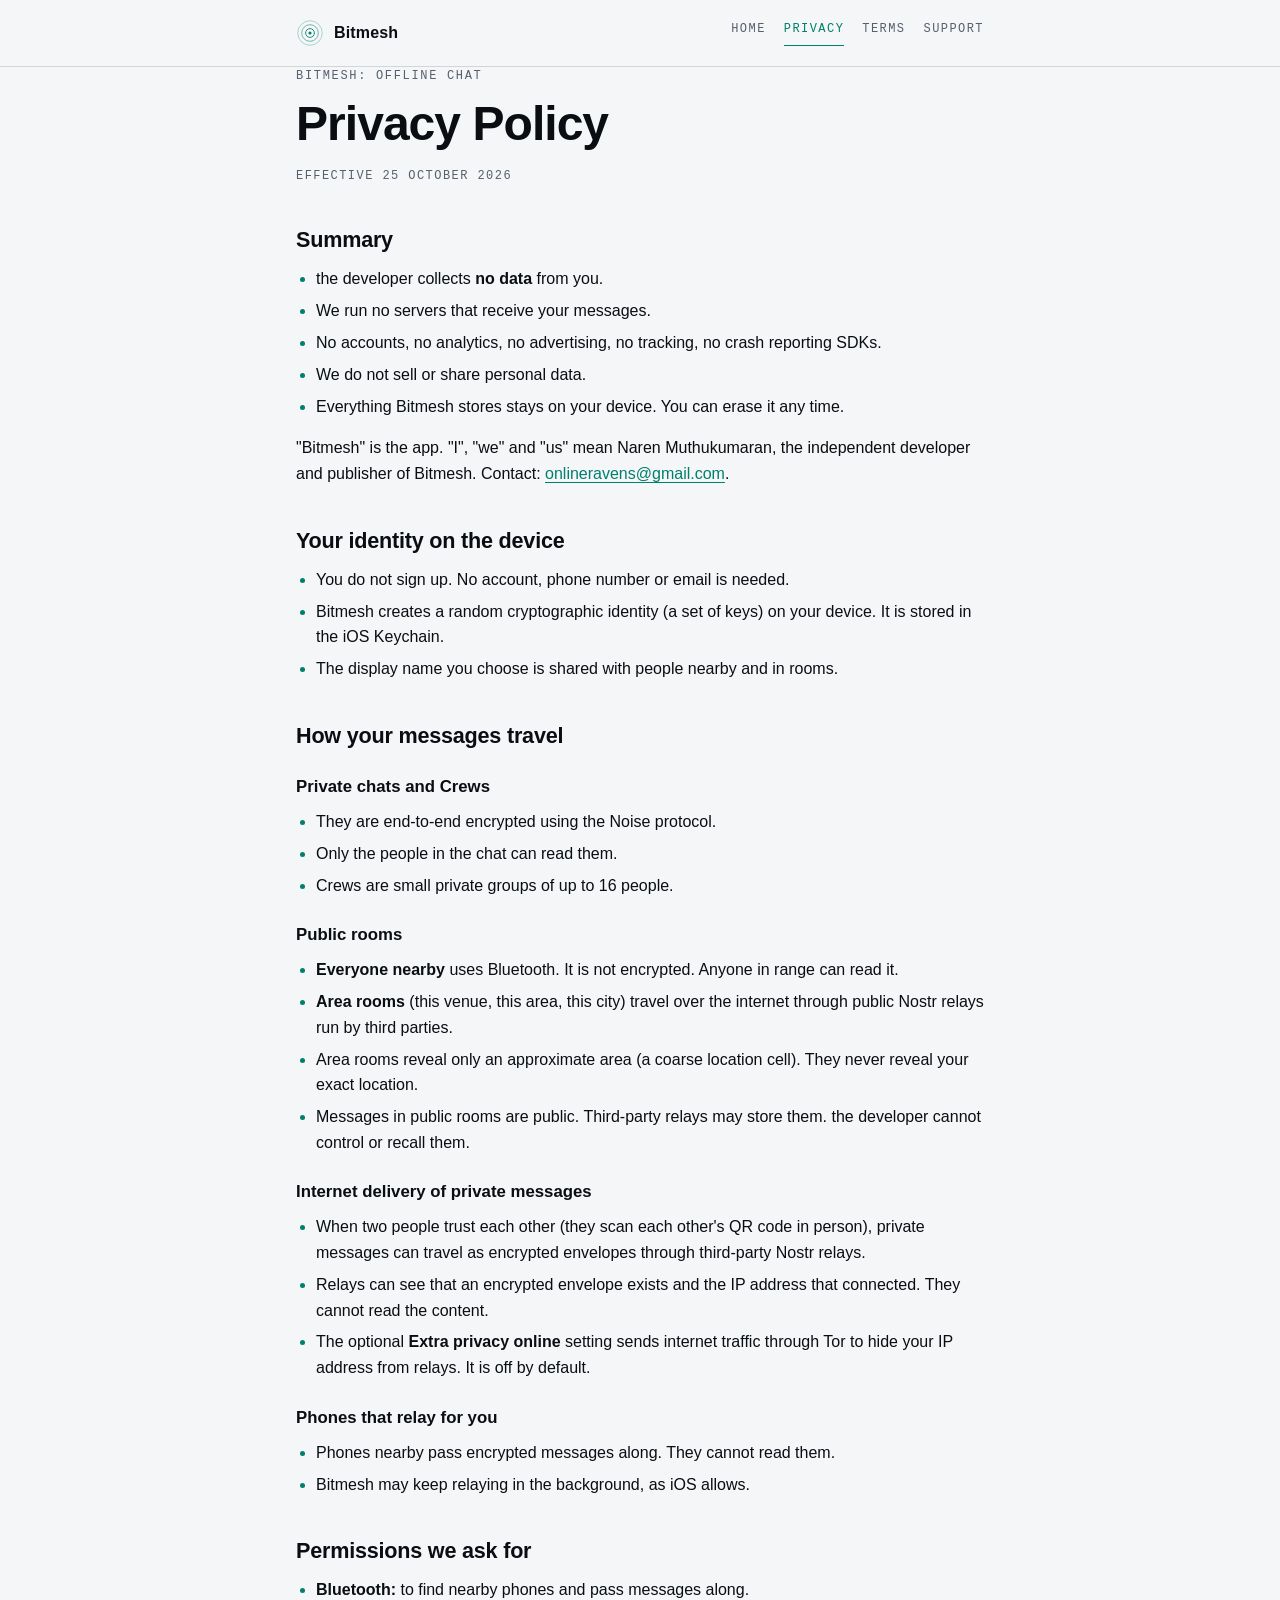
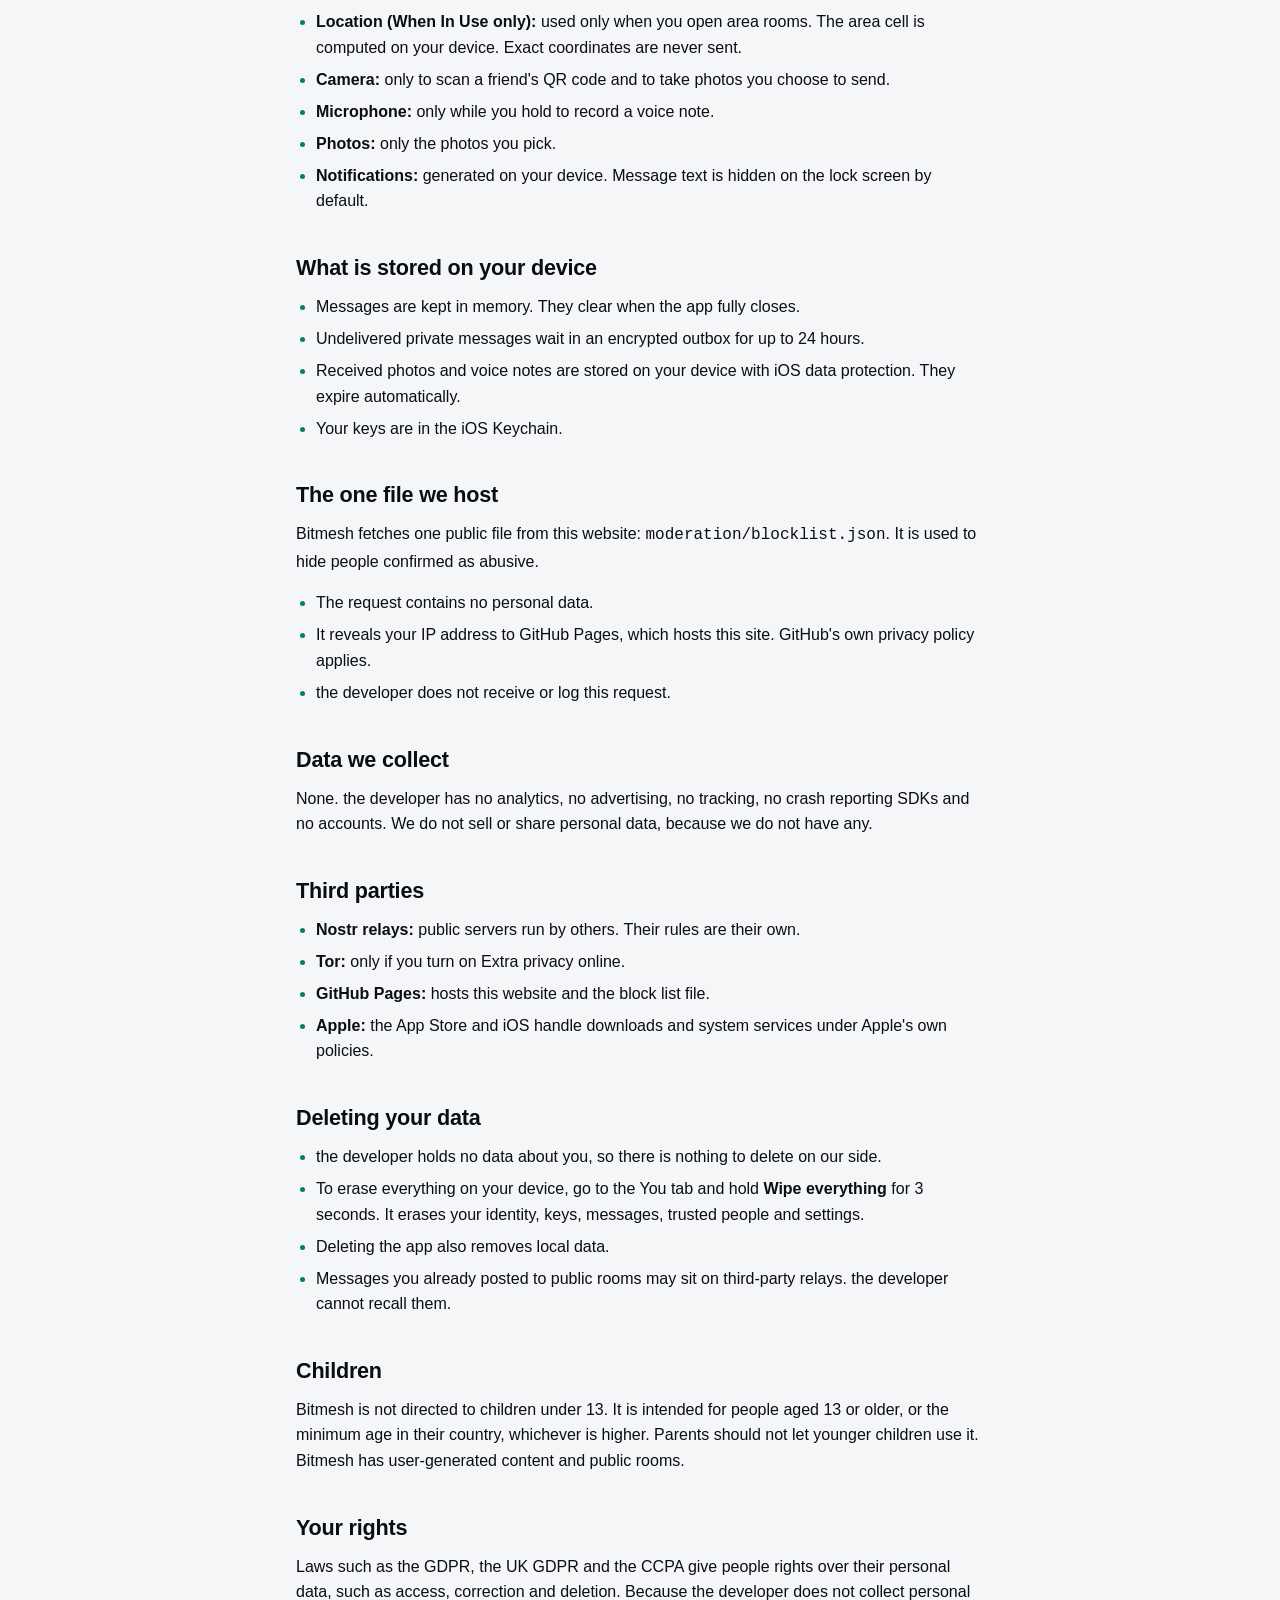
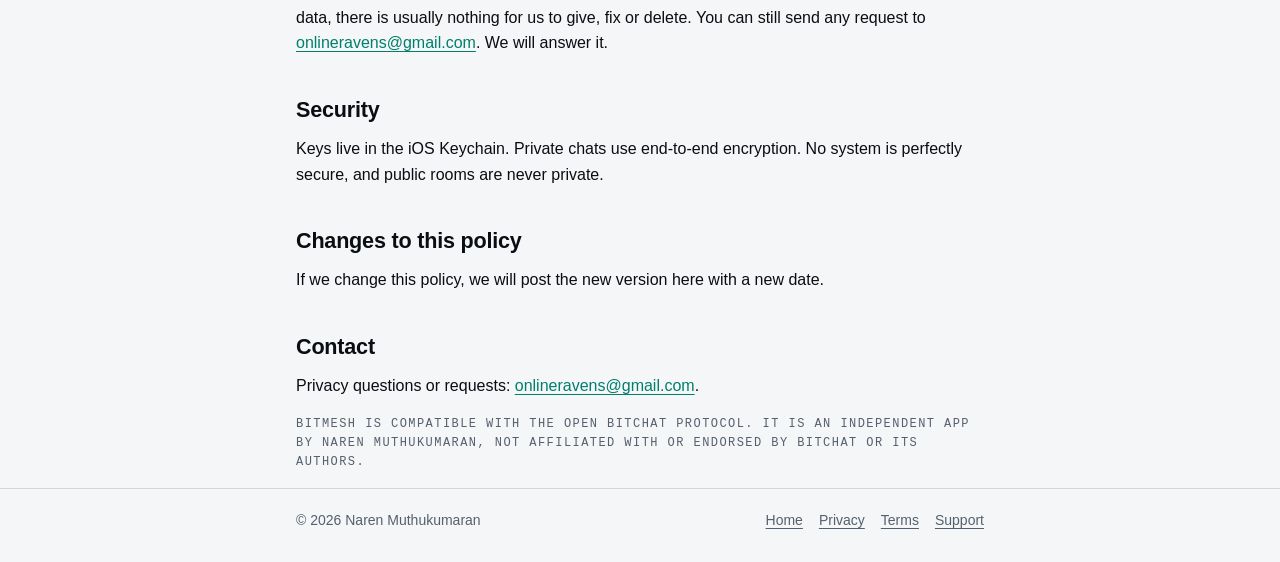
==== privacy.html @ 407603bf "Bitmesh website: home, privacy, terms, support, moderation list Co-Authored-By: Claude Opus 5.5 <nor" ====
<!DOCTYPE html>
<html lang="en">
<head>
<meta charset="utf-8">
<meta name="viewport" content="width=device-width, initial-scale=1">
<title>Privacy Policy | Bitmesh</title>
<meta name="description" content="Bitmesh Privacy Policy. the developer collects no data from Bitmesh users.">
<meta name="color-scheme" content="dark light">
<link rel="stylesheet" href="styles.css">
</head>
<body>
<a class="skip" href="#main">Skip to content</a>
<header class="site-header">
  <div class="wrap">
    <a class="brand" href="index.html">
      <svg viewBox="0 0 64 64" aria-hidden="true" focusable="false" style="color:var(--accent)">
        <circle cx="32" cy="32" r="28" fill="none" stroke="currentColor" stroke-width="2" opacity="0.35"/>
        <circle cx="32" cy="32" r="19" fill="none" stroke="currentColor" stroke-width="2" opacity="0.6"/>
        <circle cx="32" cy="32" r="10" fill="none" stroke="currentColor" stroke-width="2"/>
        <circle cx="32" cy="32" r="3.5" fill="currentColor"/>
      </svg>
      <span>Bitmesh</span>
    </a>
    <nav aria-label="Main">
      <ul>
        <li><a href="index.html">Home</a></li>
        <li><a href="privacy.html" aria-current="page">Privacy</a></li>
        <li><a href="terms.html">Terms</a></li>
        <li><a href="support.html">Support</a></li>
      </ul>
    </nav>
  </div>
</header>

<main id="main" class="wrap">
  <p class="label">Bitmesh: Offline Chat</p>
  <h1>Privacy Policy</h1>
  <p class="meta">Effective 25 October 2026</p>

  <h2>Summary</h2>
  <ul>
    <li>the developer collects <strong>no data</strong> from you.</li>
    <li>We run no servers that receive your messages.</li>
    <li>No accounts, no analytics, no advertising, no tracking, no crash reporting SDKs.</li>
    <li>We do not sell or share personal data.</li>
    <li>Everything Bitmesh stores stays on your device. You can erase it any time.</li>
  </ul>
  <p>"Bitmesh" is the app. "I", "we" and "us" mean Naren Muthukumaran, the independent developer and publisher of Bitmesh. Contact: <a href="mailto:onlineravens@gmail.com">onlineravens@gmail.com</a>.</p>

  <h2>Your identity on the device</h2>
  <ul>
    <li>You do not sign up. No account, phone number or email is needed.</li>
    <li>Bitmesh creates a random cryptographic identity (a set of keys) on your device. It is stored in the iOS Keychain.</li>
    <li>The display name you choose is shared with people nearby and in rooms.</li>
  </ul>

  <h2>How your messages travel</h2>
  <h3>Private chats and Crews</h3>
  <ul>
    <li>They are end-to-end encrypted using the Noise protocol.</li>
    <li>Only the people in the chat can read them.</li>
    <li>Crews are small private groups of up to 16 people.</li>
  </ul>
  <h3>Public rooms</h3>
  <ul>
    <li><strong>Everyone nearby</strong> uses Bluetooth. It is not encrypted. Anyone in range can read it.</li>
    <li><strong>Area rooms</strong> (this venue, this area, this city) travel over the internet through public Nostr relays run by third parties.</li>
    <li>Area rooms reveal only an approximate area (a coarse location cell). They never reveal your exact location.</li>
    <li>Messages in public rooms are public. Third-party relays may store them. the developer cannot control or recall them.</li>
  </ul>
  <h3>Internet delivery of private messages</h3>
  <ul>
    <li>When two people trust each other (they scan each other's QR code in person), private messages can travel as encrypted envelopes through third-party Nostr relays.</li>
    <li>Relays can see that an encrypted envelope exists and the IP address that connected. They cannot read the content.</li>
    <li>The optional <strong>Extra privacy online</strong> setting sends internet traffic through Tor to hide your IP address from relays. It is off by default.</li>
  </ul>
  <h3>Phones that relay for you</h3>
  <ul>
    <li>Phones nearby pass encrypted messages along. They cannot read them.</li>
    <li>Bitmesh may keep relaying in the background, as iOS allows.</li>
  </ul>

  <h2>Permissions we ask for</h2>
  <ul>
    <li><strong>Bluetooth:</strong> to find nearby phones and pass messages along.</li>
    <li><strong>Location (When In Use only):</strong> used only when you open area rooms. The area cell is computed on your device. Exact coordinates are never sent.</li>
    <li><strong>Camera:</strong> only to scan a friend's QR code and to take photos you choose to send.</li>
    <li><strong>Microphone:</strong> only while you hold to record a voice note.</li>
    <li><strong>Photos:</strong> only the photos you pick.</li>
    <li><strong>Notifications:</strong> generated on your device. Message text is hidden on the lock screen by default.</li>
  </ul>

  <h2>What is stored on your device</h2>
  <ul>
    <li>Messages are kept in memory. They clear when the app fully closes.</li>
    <li>Undelivered private messages wait in an encrypted outbox for up to 24 hours.</li>
    <li>Received photos and voice notes are stored on your device with iOS data protection. They expire automatically.</li>
    <li>Your keys are in the iOS Keychain.</li>
  </ul>

  <h2>The one file we host</h2>
  <p>Bitmesh fetches one public file from this website: <code>moderation/blocklist.json</code>. It is used to hide people confirmed as abusive.</p>
  <ul>
    <li>The request contains no personal data.</li>
    <li>It reveals your IP address to GitHub Pages, which hosts this site. GitHub's own privacy policy applies.</li>
    <li>the developer does not receive or log this request.</li>
  </ul>

  <h2>Data we collect</h2>
  <p>None. the developer has no analytics, no advertising, no tracking, no crash reporting SDKs and no accounts. We do not sell or share personal data, because we do not have any.</p>

  <h2>Third parties</h2>
  <ul>
    <li><strong>Nostr relays:</strong> public servers run by others. Their rules are their own.</li>
    <li><strong>Tor:</strong> only if you turn on Extra privacy online.</li>
    <li><strong>GitHub Pages:</strong> hosts this website and the block list file.</li>
    <li><strong>Apple:</strong> the App Store and iOS handle downloads and system services under Apple's own policies.</li>
  </ul>

  <h2>Deleting your data</h2>
  <ul>
    <li>the developer holds no data about you, so there is nothing to delete on our side.</li>
    <li>To erase everything on your device, go to the You tab and hold <strong>Wipe everything</strong> for 3 seconds. It erases your identity, keys, messages, trusted people and settings.</li>
    <li>Deleting the app also removes local data.</li>
    <li>Messages you already posted to public rooms may sit on third-party relays. the developer cannot recall them.</li>
  </ul>

  <h2>Children</h2>
  <p>Bitmesh is not directed to children under 13. It is intended for people aged 13 or older, or the minimum age in their country, whichever is higher. Parents should not let younger children use it. Bitmesh has user-generated content and public rooms.</p>

  <h2>Your rights</h2>
  <p>Laws such as the GDPR, the UK GDPR and the CCPA give people rights over their personal data, such as access, correction and deletion. Because the developer does not collect personal data, there is usually nothing for us to give, fix or delete. You can still send any request to <a href="mailto:onlineravens@gmail.com">onlineravens@gmail.com</a>. We will answer it.</p>

  <h2>Security</h2>
  <p>Keys live in the iOS Keychain. Private chats use end-to-end encryption. No system is perfectly secure, and public rooms are never private.</p>

  <h2>Changes to this policy</h2>
  <p>If we change this policy, we will post the new version here with a new date.</p>

  <h2>Contact</h2>
  <p>Privacy questions or requests: <a href="mailto:onlineravens@gmail.com">onlineravens@gmail.com</a>.</p>

  <p class="meta">Bitmesh is compatible with the open Bitchat protocol. It is an independent app by Naren Muthukumaran, not affiliated with or endorsed by Bitchat or its authors.</p>
</main>

<footer class="site-footer">
  <div class="wrap">
    <span>&copy; 2026 Naren Muthukumaran</span>
    <ul>
      <li><a href="index.html">Home</a></li>
      <li><a href="privacy.html">Privacy</a></li>
      <li><a href="terms.html">Terms</a></li>
      <li><a href="support.html">Support</a></li>
    </ul>
  </div>
</footer>
</body>
</html>
---- styles.css ----
:root {
  --bg: #F4F6F8;
  --text: #0A0D12;
  --muted: #55606E;
  --accent: #007F6B;
  --line: rgba(10, 13, 18, 0.14);
  --card: rgba(10, 13, 18, 0.04);
  --font: -apple-system, BlinkMacSystemFont, "SF Pro Text", Inter, "Segoe UI", sans-serif;
  --mono: ui-monospace, SFMono-Regular, "SF Mono", Menlo, Consolas, monospace;
}

@media (prefers-color-scheme: dark) {
  :root {
    --bg: #06080B;
    --text: #EEF2F6;
    --muted: #93A0AF;
    --accent: #3CF0D0;
    --line: rgba(238, 242, 246, 0.16);
    --card: rgba(238, 242, 246, 0.04);
  }
}

* { box-sizing: border-box; }

html { -webkit-text-size-adjust: 100%; }

body {
  margin: 0;
  background: var(--bg);
  color: var(--text);
  font-family: var(--font);
  font-size: 1rem;
  line-height: 1.6;
}

.wrap {
  max-width: 720px;
  margin: 0 auto;
  padding: 0 16px;
}

a { color: var(--accent); text-underline-offset: 3px; }
a:hover { text-decoration-thickness: 2px; }
a:focus-visible, summary:focus-visible {
  outline: 2px solid var(--accent);
  outline-offset: 3px;
  border-radius: 2px;
}

.skip {
  position: absolute;
  left: -999px;
  top: 8px;
  background: var(--bg);
  color: var(--text);
  padding: 8px 12px;
  border: 1px solid var(--accent);
}
.skip:focus { left: 16px; z-index: 10; }

/* Header and nav */
.site-header { border-bottom: 1px solid var(--line); }
.site-header .wrap {
  display: flex;
  flex-wrap: wrap;
  align-items: center;
  justify-content: space-between;
  gap: 8px 16px;
  padding-top: 14px;
  padding-bottom: 14px;
}
.brand {
  display: inline-flex;
  align-items: center;
  gap: 10px;
  color: var(--text);
  text-decoration: none;
  font-weight: 600;
  letter-spacing: 0.01em;
}
.brand svg { width: 28px; height: 28px; flex: none; }
nav ul {
  display: flex;
  flex-wrap: wrap;
  gap: 4px 18px;
  list-style: none;
  margin: 0;
  padding: 0;
}
nav a {
  font-family: var(--mono);
  font-size: 0.75rem;
  text-transform: uppercase;
  letter-spacing: 0.12em;
  color: var(--muted);
  text-decoration: none;
  padding: 6px 0;
  display: inline-block;
}
nav a:hover { color: var(--text); }
nav a[aria-current="page"] {
  color: var(--accent);
  box-shadow: 0 1px 0 var(--accent);
}

/* Type */
main { padding: 48px 0 64px; }
h1 {
  font-size: clamp(2rem, 8vw, 3rem);
  line-height: 1.1;
  letter-spacing: -0.02em;
  margin: 0 0 16px;
  font-weight: 650;
}
h2 {
  font-size: 1.35rem;
  line-height: 1.3;
  margin: 2.5rem 0 0.75rem;
  letter-spacing: -0.01em;
}
h3 { font-size: 1.05rem; margin: 1.5rem 0 0.5rem; }
p, ul, ol { margin: 0 0 1rem; }
ul, ol { padding-left: 1.25rem; }
li { margin-bottom: 0.4rem; }
li::marker { color: var(--accent); }
strong { font-weight: 650; }

.label {
  font-family: var(--mono);
  font-size: 0.75rem;
  text-transform: uppercase;
  letter-spacing: 0.14em;
  color: var(--muted);
  margin: 0 0 12px;
}
.lede { font-size: 1.15rem; color: var(--muted); max-width: 34em; }
.meta {
  font-family: var(--mono);
  font-size: 0.75rem;
  text-transform: uppercase;
  letter-spacing: 0.12em;
  color: var(--muted);
}

/* Hero */
.hero { padding: 16px 0 8px; }
.mark { width: 112px; height: 112px; margin-bottom: 24px; display: block; }
.mark .ring { fill: none; stroke: var(--accent); }
.mark .dot { fill: var(--accent); }
.mark .glow { fill: var(--accent); opacity: 0.18; }
.soon {
  display: inline-block;
  margin-top: 8px;
  padding: 8px 14px;
  border: 1px solid var(--accent);
  border-radius: 999px;
  font-family: var(--mono);
  font-size: 0.75rem;
  text-transform: uppercase;
  letter-spacing: 0.12em;
  color: var(--accent);
}

/* Cards */
.grid { display: grid; gap: 12px; margin: 32px 0; }
.card {
  border: 1px solid var(--line);
  background: var(--card);
  border-radius: 12px;
  padding: 18px;
}
.card h2, .card h3 { margin: 0 0 6px; font-size: 1.1rem; }
.card p { margin: 0; color: var(--muted); }
.card .label { color: var(--accent); margin-bottom: 8px; }

.note {
  border-left: 2px solid var(--accent);
  padding: 4px 0 4px 14px;
  color: var(--muted);
  margin: 1.25rem 0;
}

.note p { margin: 0; }

/* FAQ */
details {
  border-top: 1px solid var(--line);
  padding: 4px 0;
}
details:last-of-type { border-bottom: 1px solid var(--line); }
summary {
  cursor: pointer;
  font-weight: 600;
  padding: 12px 0;
  list-style-position: outside;
}
summary::marker { color: var(--accent); }
details > :not(summary) { color: var(--muted); }
details ul { margin-top: 0; }

/* Footer */
.site-footer {
  border-top: 1px solid var(--line);
  color: var(--muted);
  font-size: 0.875rem;
}
.site-footer .wrap {
  display: flex;
  flex-wrap: wrap;
  justify-content: space-between;
  gap: 8px 24px;
  padding-top: 20px;
  padding-bottom: 32px;
}
.site-footer ul {
  display: flex;
  flex-wrap: wrap;
  gap: 4px 16px;
  list-style: none;
  margin: 0;
  padding: 0;
}
.site-footer li { margin: 0; }
.site-footer a { color: var(--muted); }
.site-footer a:hover { color: var(--text); }

@media (min-width: 640px) {
  .grid { grid-template-columns: repeat(3, 1fr); }
  main { padding-top: 72px; }
}

@media (prefers-reduced-motion: no-preference) {
  .mark .glow { animation: pulse 4s ease-in-out infinite; transform-origin: center; }
  @keyframes pulse { 50% { opacity: 0.32; } }
}
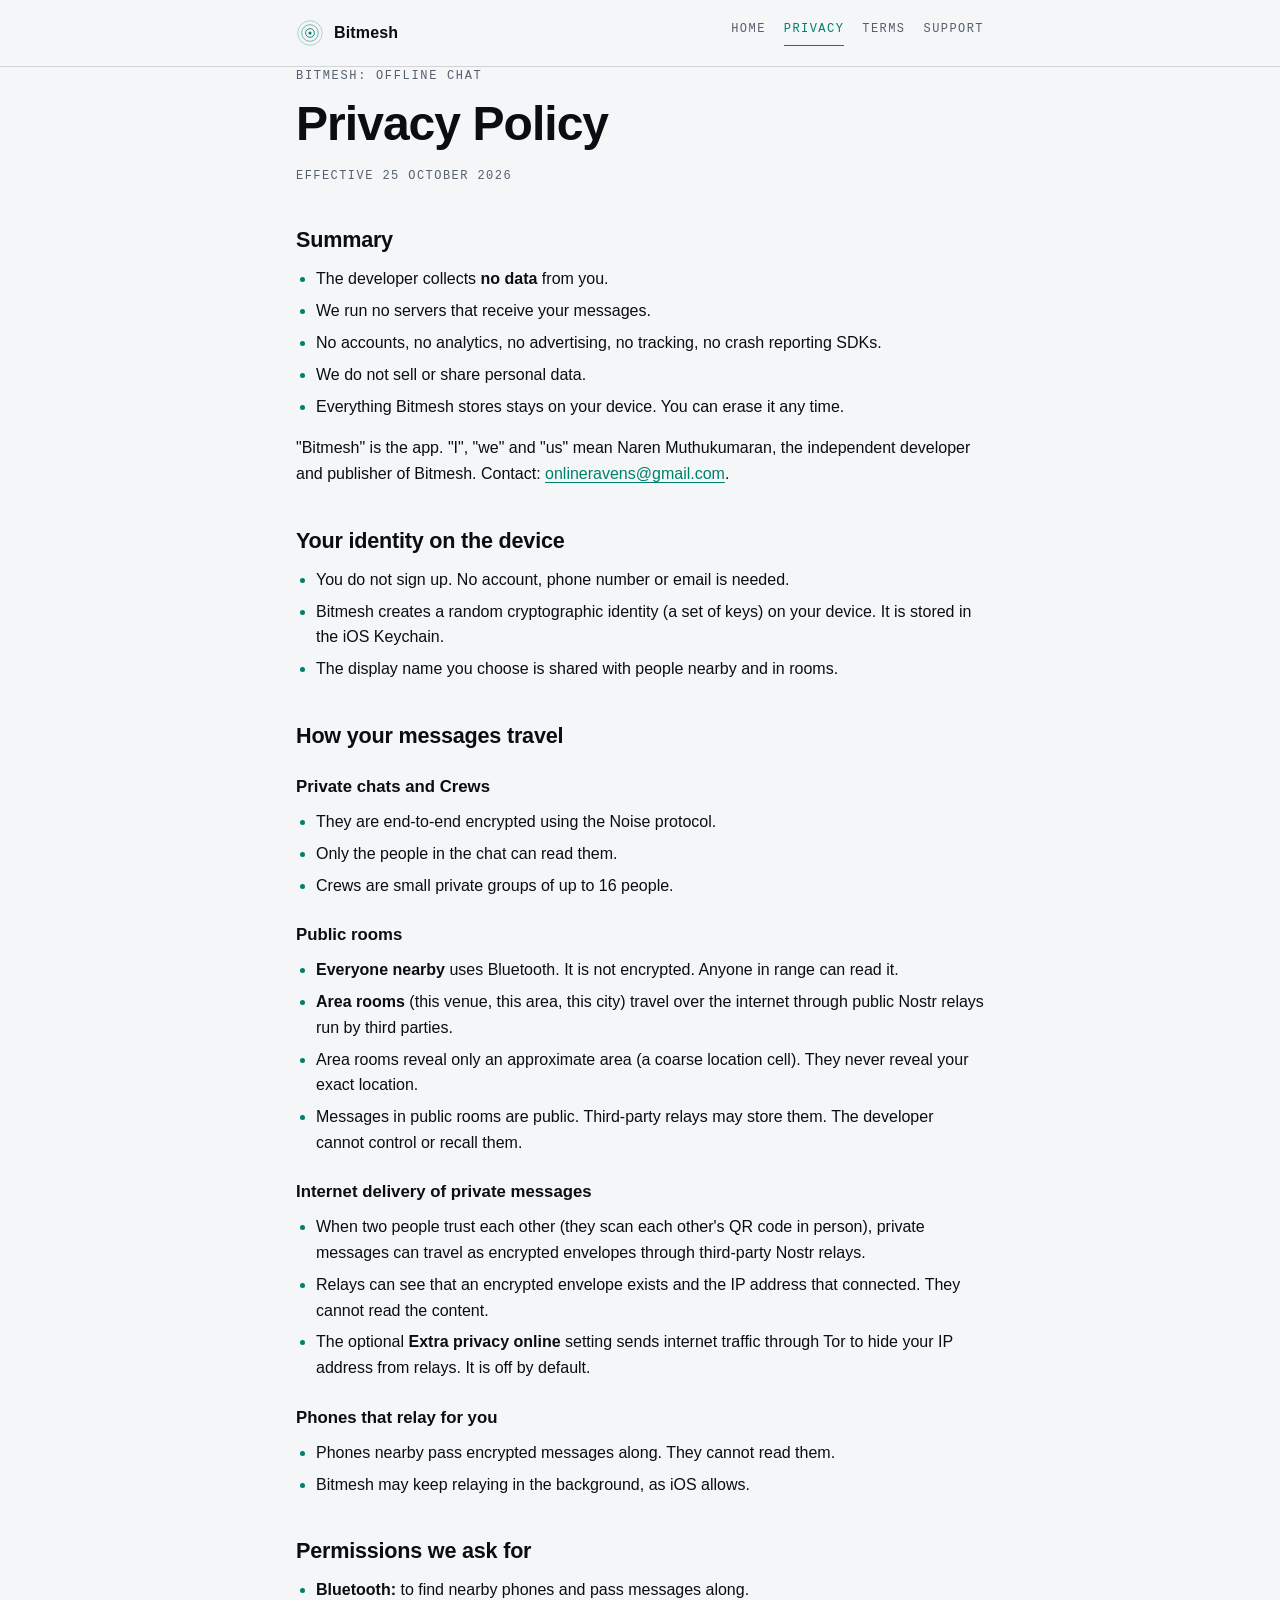
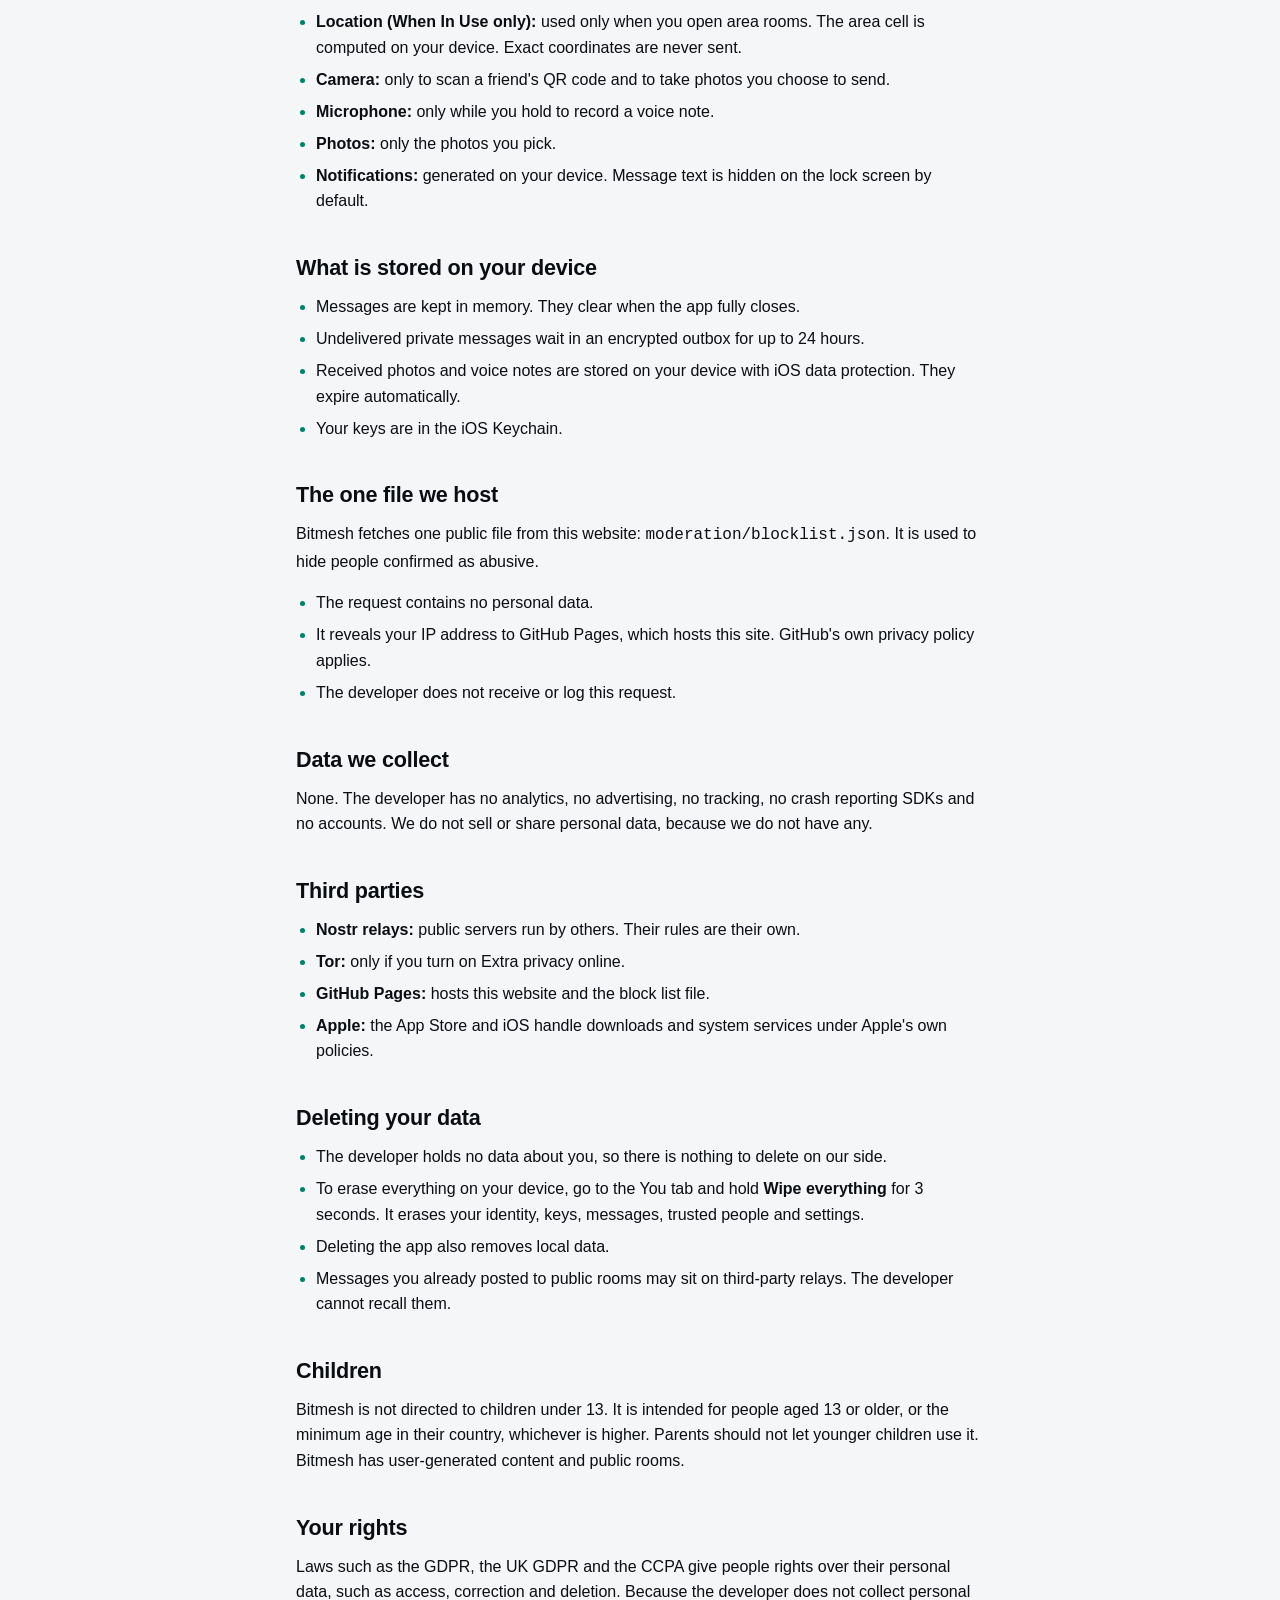
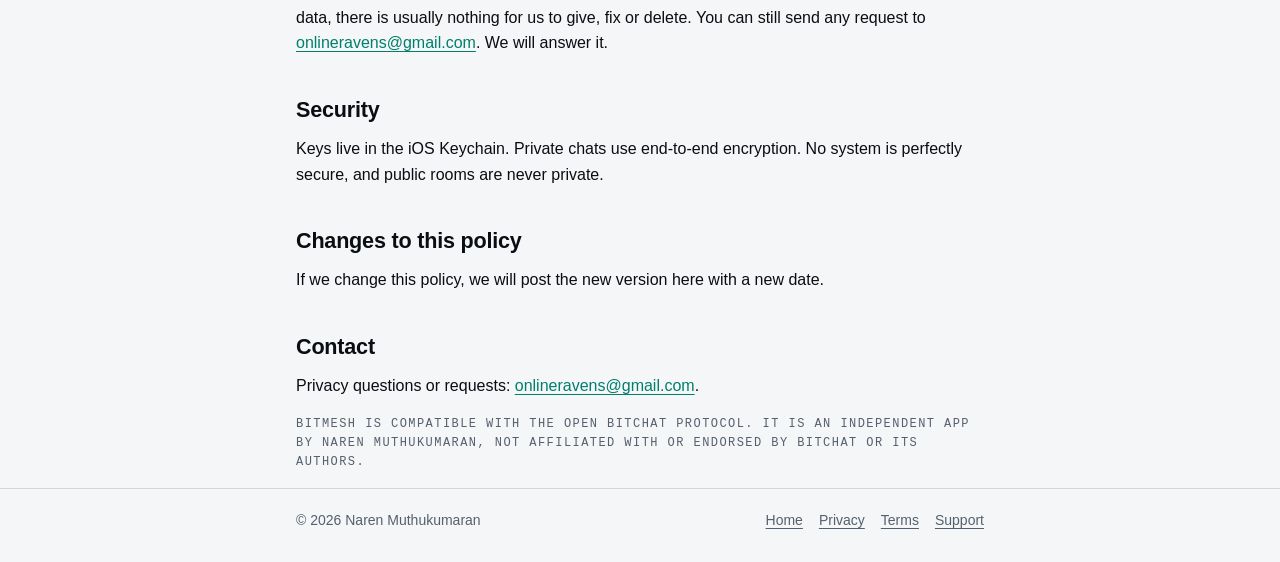
==== commit 64119b46: "Capitalise sentence starts Co-Authored-By: Claude Opus 5.5 <noreply@anthropic.com>" ====
--- a/privacy.html
+++ b/privacy.html
@@ -4,7 +4,7 @@
 <meta charset="utf-8">
 <meta name="viewport" content="width=device-width, initial-scale=1">
 <title>Privacy Policy | Bitmesh</title>
-<meta name="description" content="Bitmesh Privacy Policy. the developer collects no data from Bitmesh users.">
+<meta name="description" content="Bitmesh Privacy Policy. The developer collects no data from Bitmesh users.">
 <meta name="color-scheme" content="dark light">
 <link rel="stylesheet" href="styles.css">
 </head>
@@ -39,7 +39,7 @@
 
   <h2>Summary</h2>
   <ul>
-    <li>the developer collects <strong>no data</strong> from you.</li>
+    <li>The developer collects <strong>no data</strong> from you.</li>
     <li>We run no servers that receive your messages.</li>
     <li>No accounts, no analytics, no advertising, no tracking, no crash reporting SDKs.</li>
     <li>We do not sell or share personal data.</li>
@@ -66,7 +66,7 @@
     <li><strong>Everyone nearby</strong> uses Bluetooth. It is not encrypted. Anyone in range can read it.</li>
     <li><strong>Area rooms</strong> (this venue, this area, this city) travel over the internet through public Nostr relays run by third parties.</li>
     <li>Area rooms reveal only an approximate area (a coarse location cell). They never reveal your exact location.</li>
-    <li>Messages in public rooms are public. Third-party relays may store them. the developer cannot control or recall them.</li>
+    <li>Messages in public rooms are public. Third-party relays may store them. The developer cannot control or recall them.</li>
   </ul>
   <h3>Internet delivery of private messages</h3>
   <ul>
@@ -103,11 +103,11 @@
   <ul>
     <li>The request contains no personal data.</li>
     <li>It reveals your IP address to GitHub Pages, which hosts this site. GitHub's own privacy policy applies.</li>
-    <li>the developer does not receive or log this request.</li>
+    <li>The developer does not receive or log this request.</li>
   </ul>
 
   <h2>Data we collect</h2>
-  <p>None. the developer has no analytics, no advertising, no tracking, no crash reporting SDKs and no accounts. We do not sell or share personal data, because we do not have any.</p>
+  <p>None. The developer has no analytics, no advertising, no tracking, no crash reporting SDKs and no accounts. We do not sell or share personal data, because we do not have any.</p>
 
   <h2>Third parties</h2>
   <ul>
@@ -119,10 +119,10 @@
 
   <h2>Deleting your data</h2>
   <ul>
-    <li>the developer holds no data about you, so there is nothing to delete on our side.</li>
+    <li>The developer holds no data about you, so there is nothing to delete on our side.</li>
     <li>To erase everything on your device, go to the You tab and hold <strong>Wipe everything</strong> for 3 seconds. It erases your identity, keys, messages, trusted people and settings.</li>
     <li>Deleting the app also removes local data.</li>
-    <li>Messages you already posted to public rooms may sit on third-party relays. the developer cannot recall them.</li>
+    <li>Messages you already posted to public rooms may sit on third-party relays. The developer cannot recall them.</li>
   </ul>
 
   <h2>Children</h2>
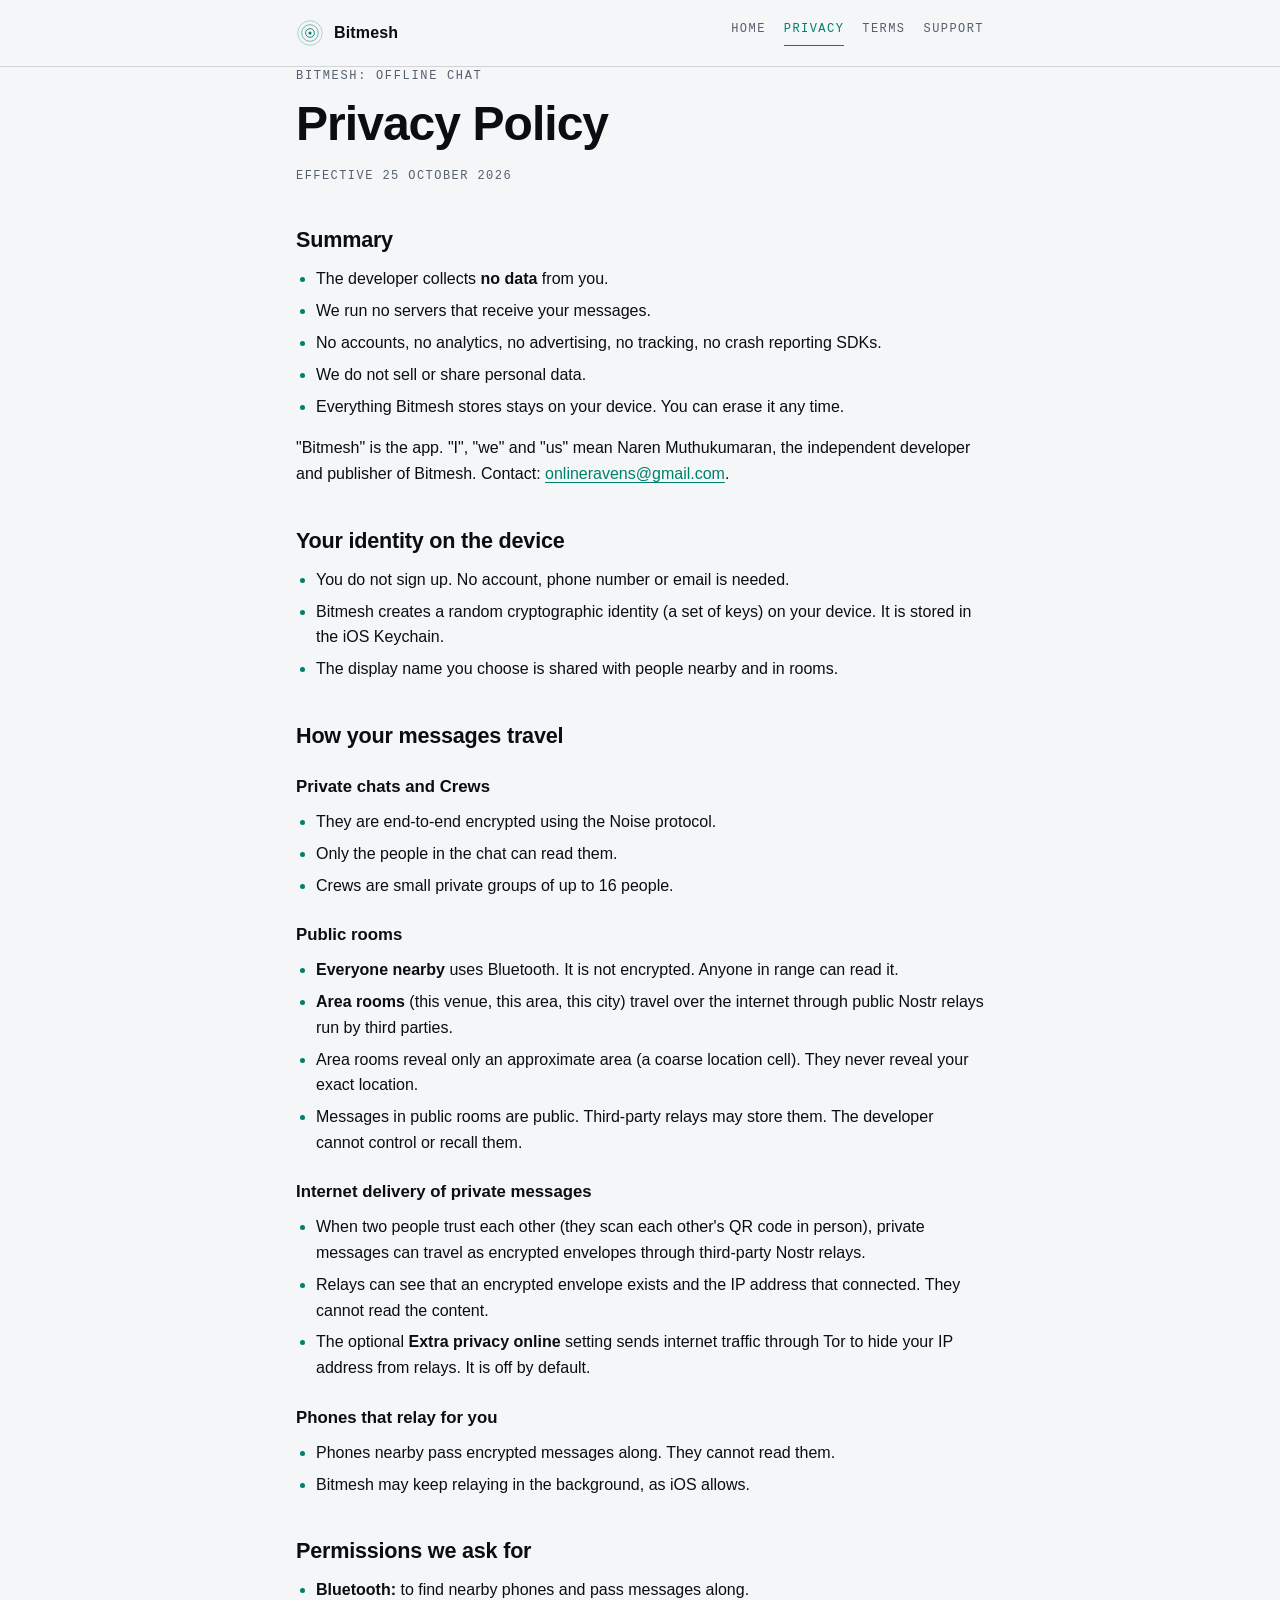
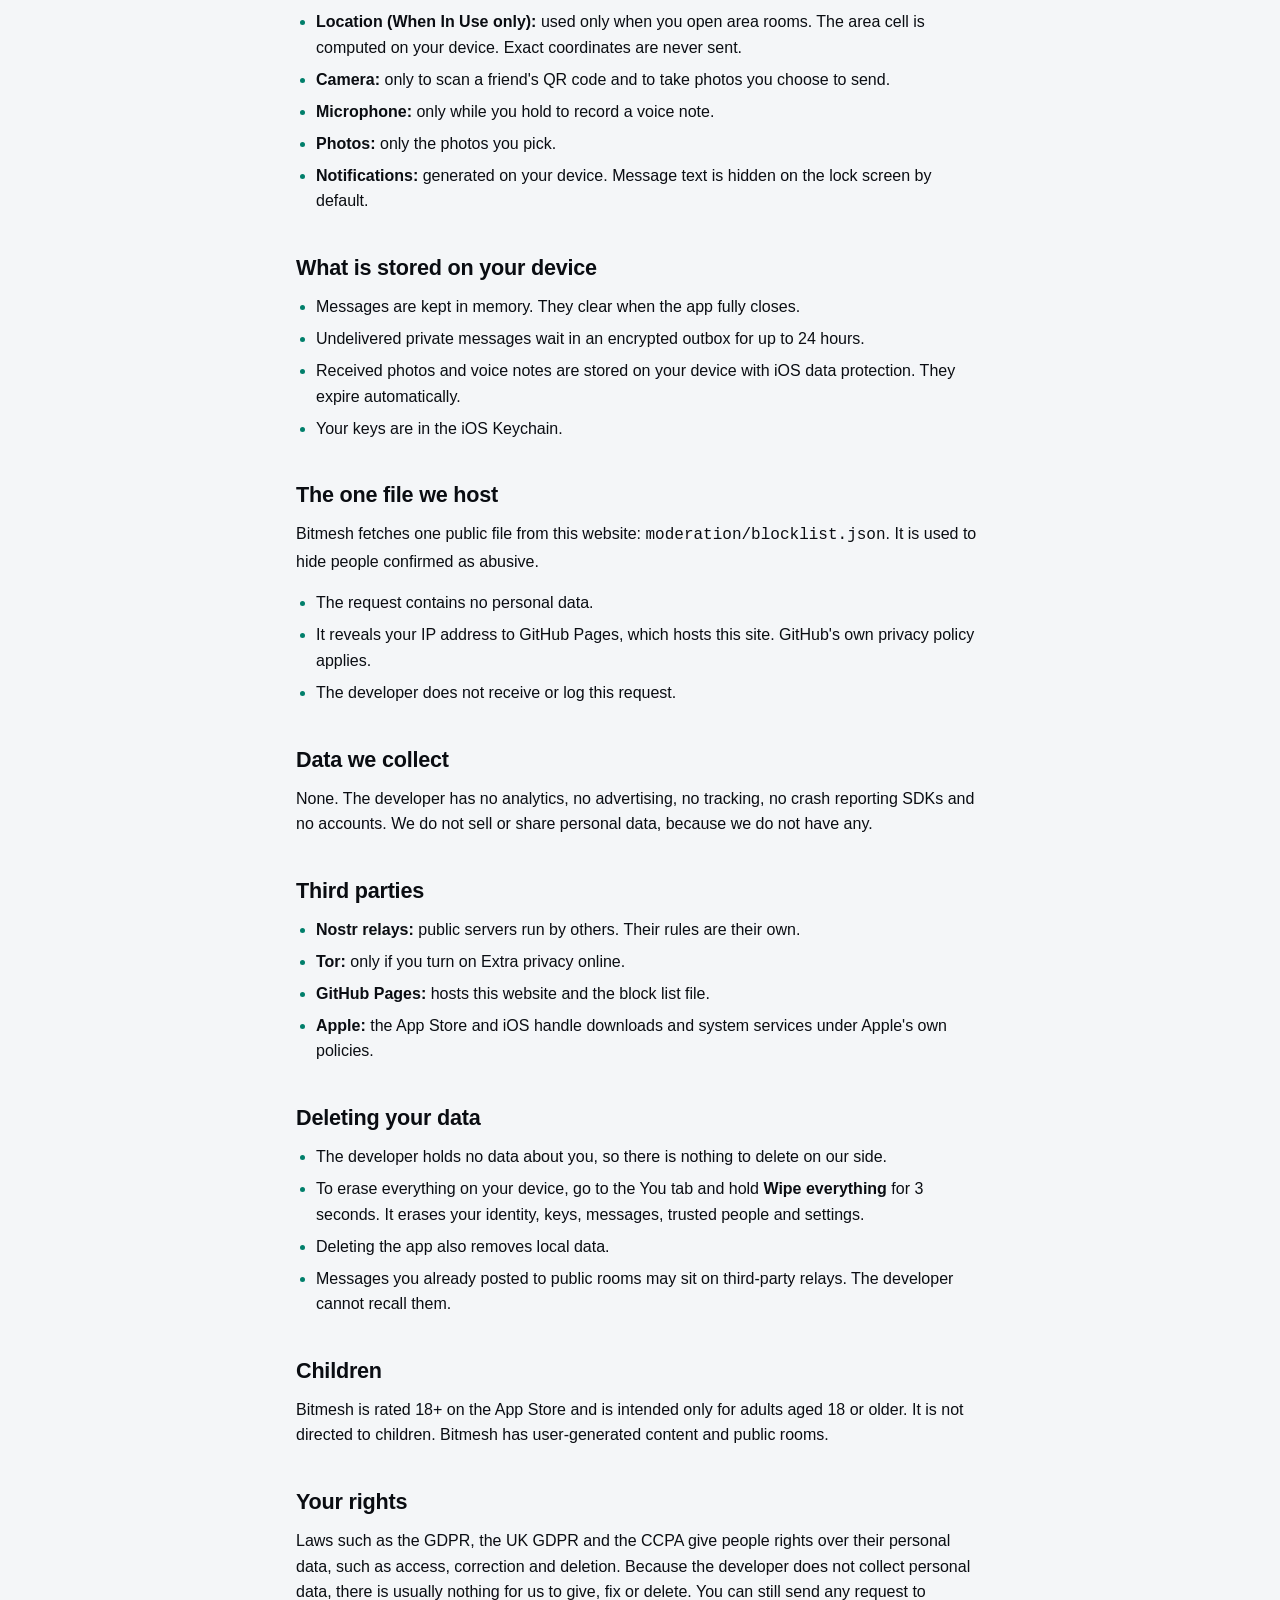
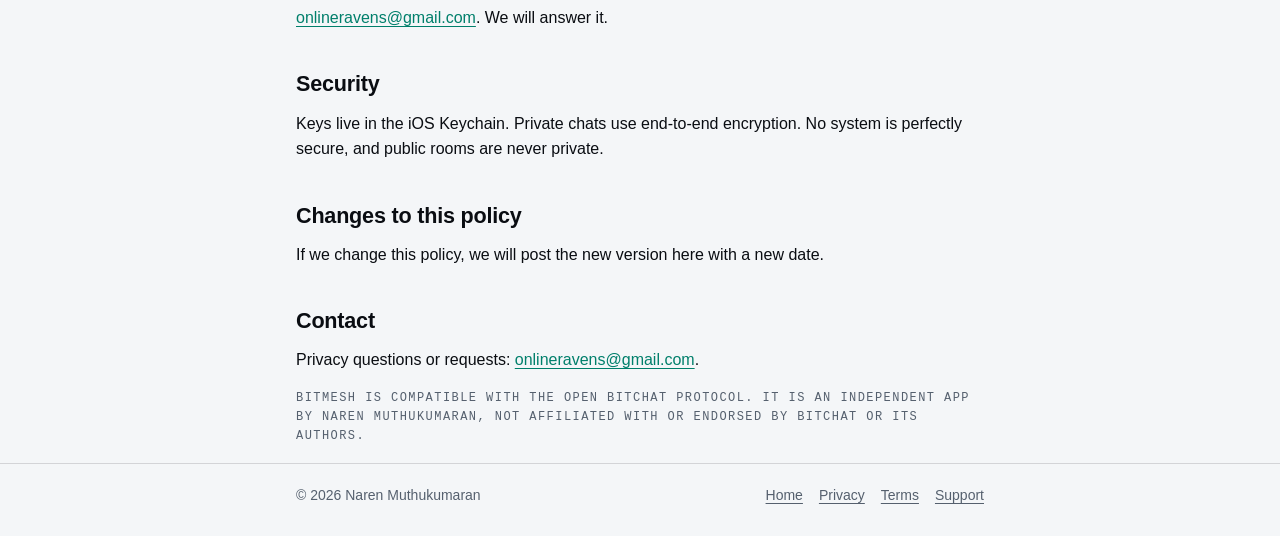
==== commit 09a7252c: "Minimum age 18 to match the App Store rating Co-Authored-By: Claude Opus 5.5 <noreply@anthropic.com>" ====
--- a/privacy.html
+++ b/privacy.html
@@ -126,7 +126,7 @@
   </ul>
 
   <h2>Children</h2>
-  <p>Bitmesh is not directed to children under 13. It is intended for people aged 13 or older, or the minimum age in their country, whichever is higher. Parents should not let younger children use it. Bitmesh has user-generated content and public rooms.</p>
+  <p>Bitmesh is rated 18+ on the App Store and is intended only for adults aged 18 or older. It is not directed to children. Bitmesh has user-generated content and public rooms.</p>
 
   <h2>Your rights</h2>
   <p>Laws such as the GDPR, the UK GDPR and the CCPA give people rights over their personal data, such as access, correction and deletion. Because the developer does not collect personal data, there is usually nothing for us to give, fix or delete. You can still send any request to <a href="mailto:onlineravens@gmail.com">onlineravens@gmail.com</a>. We will answer it.</p>
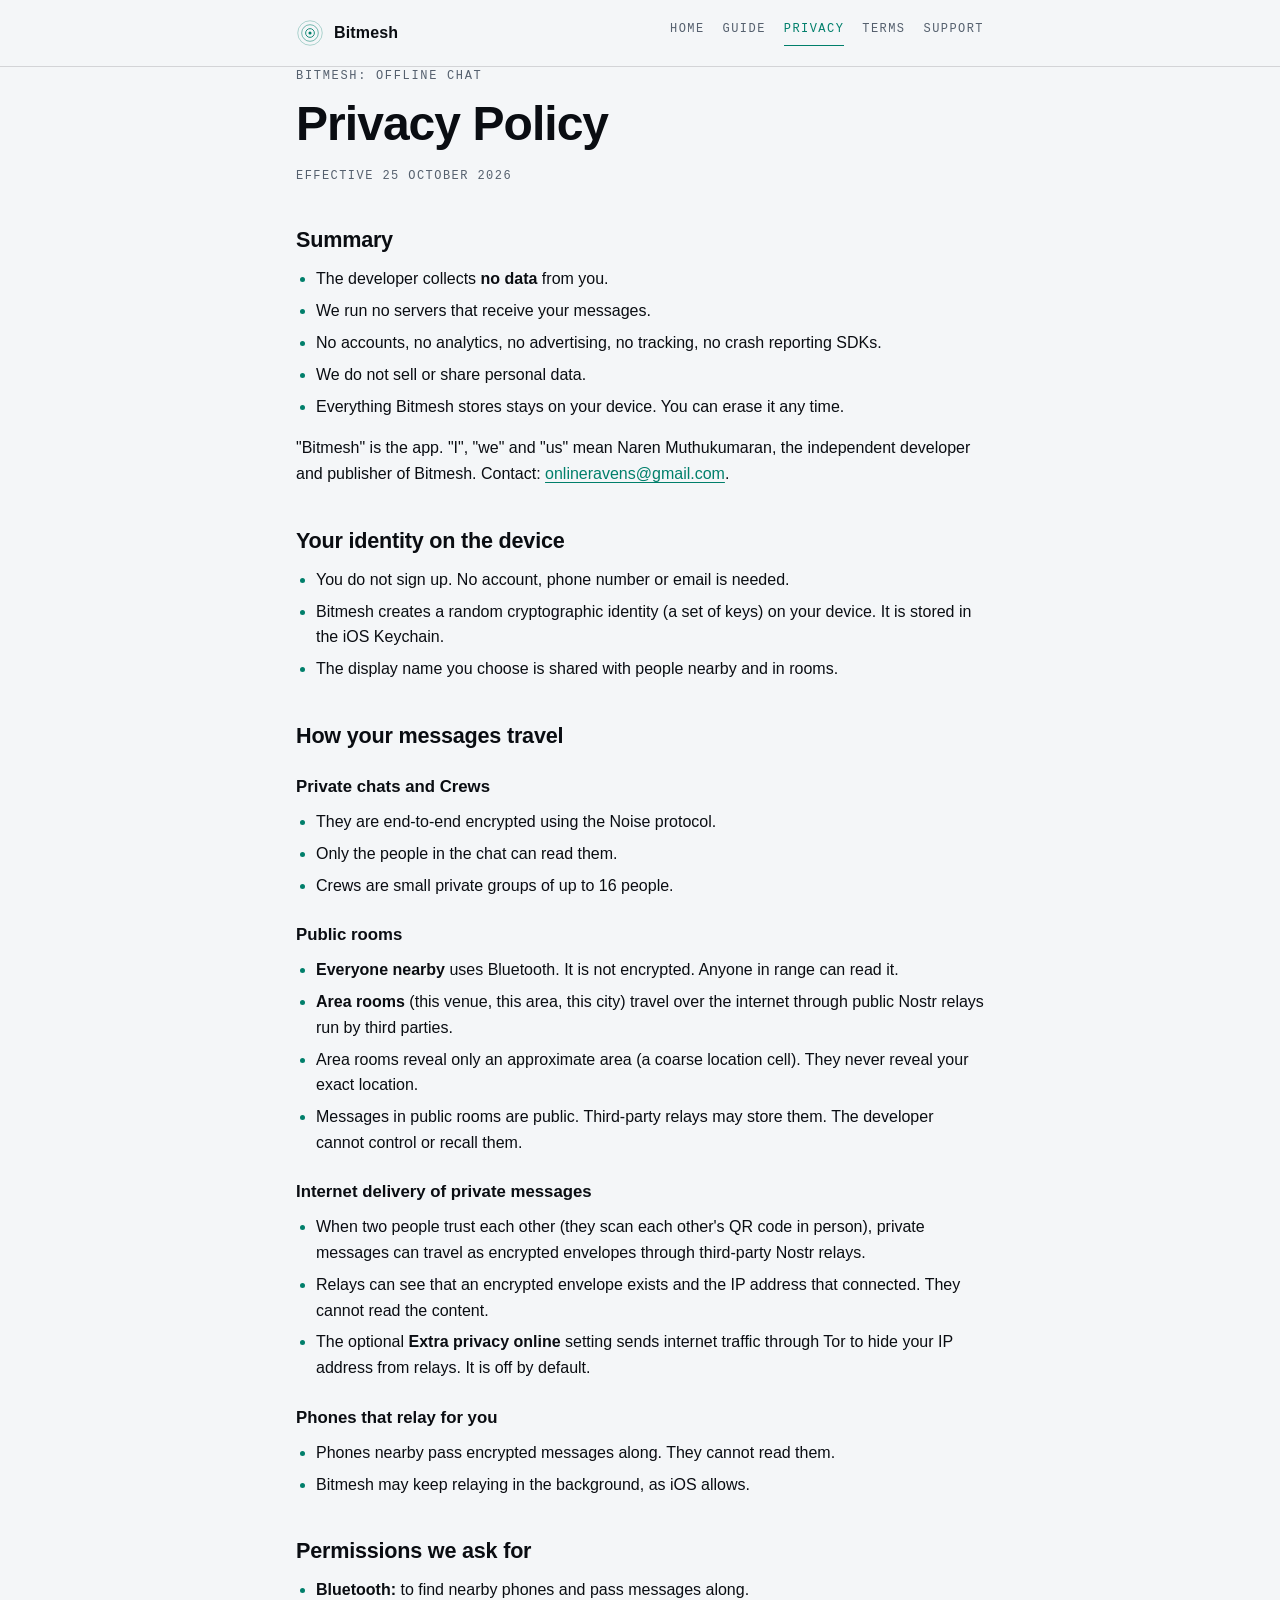
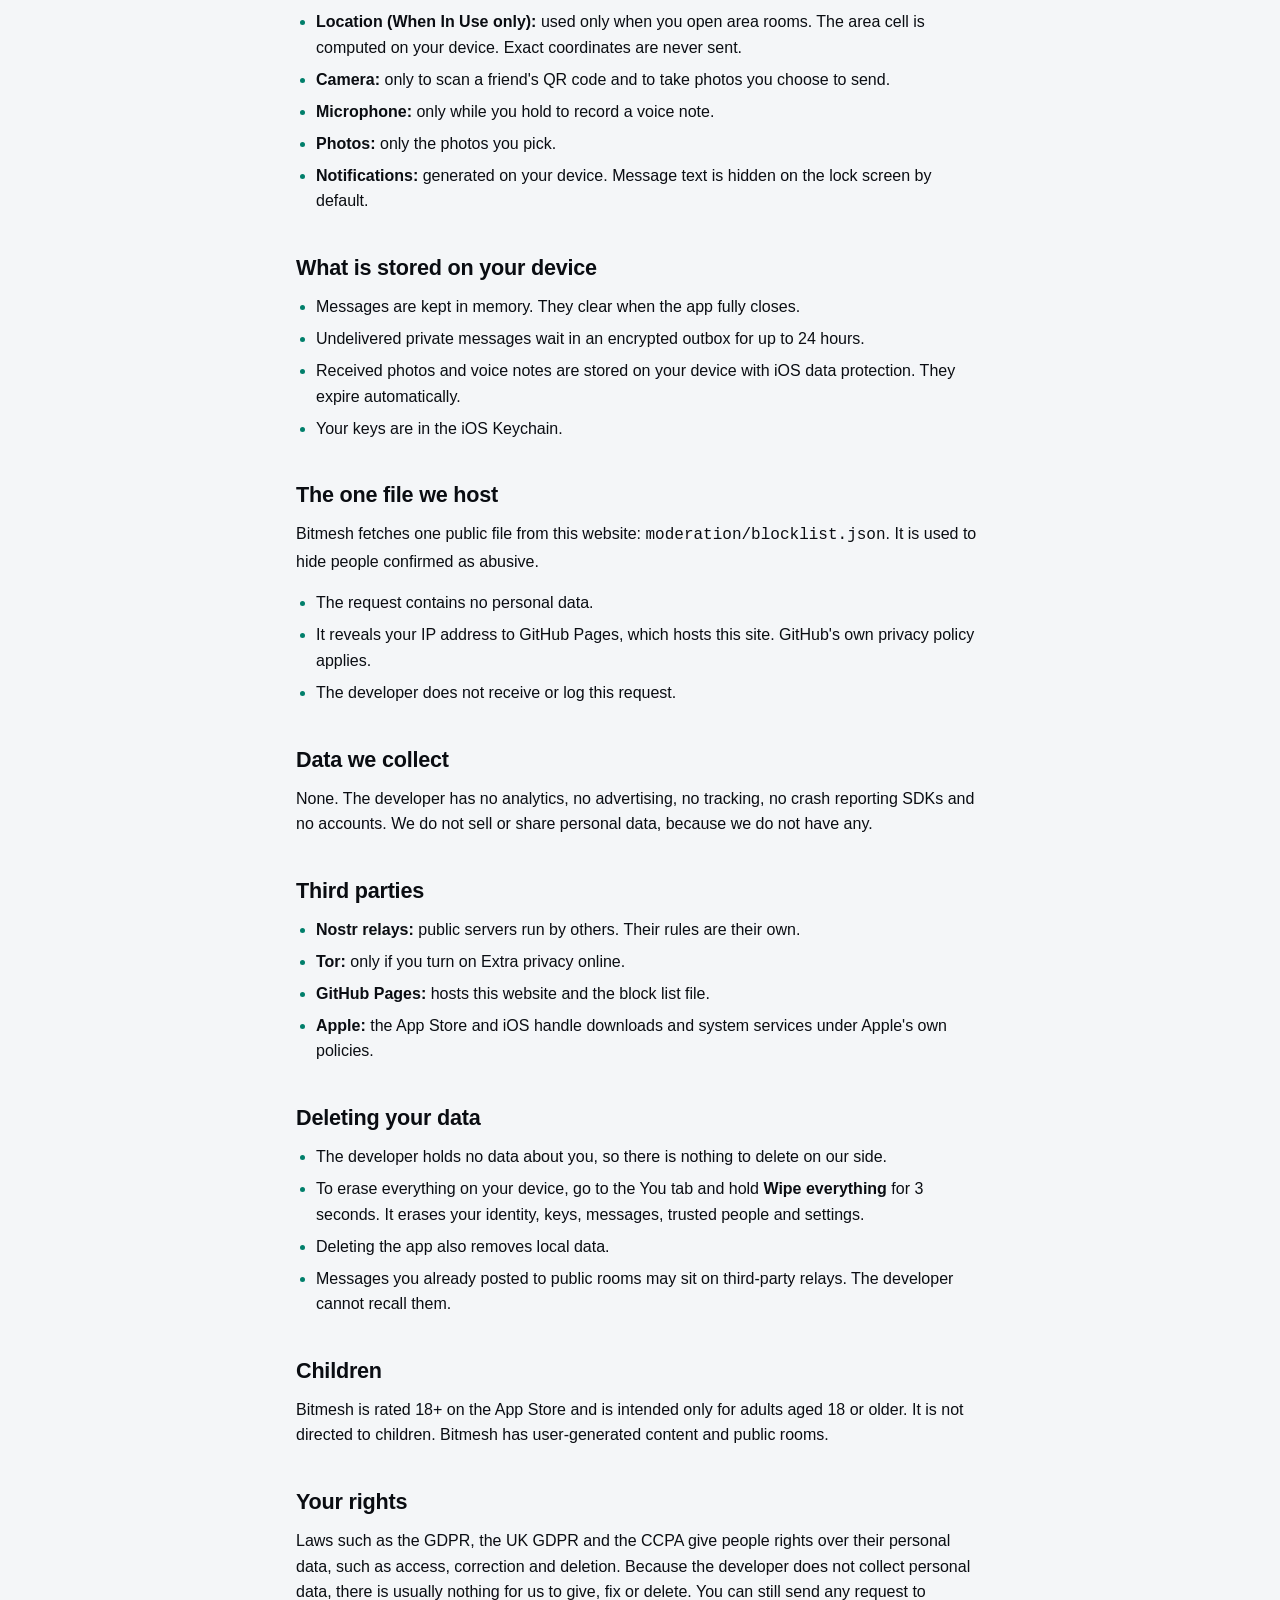
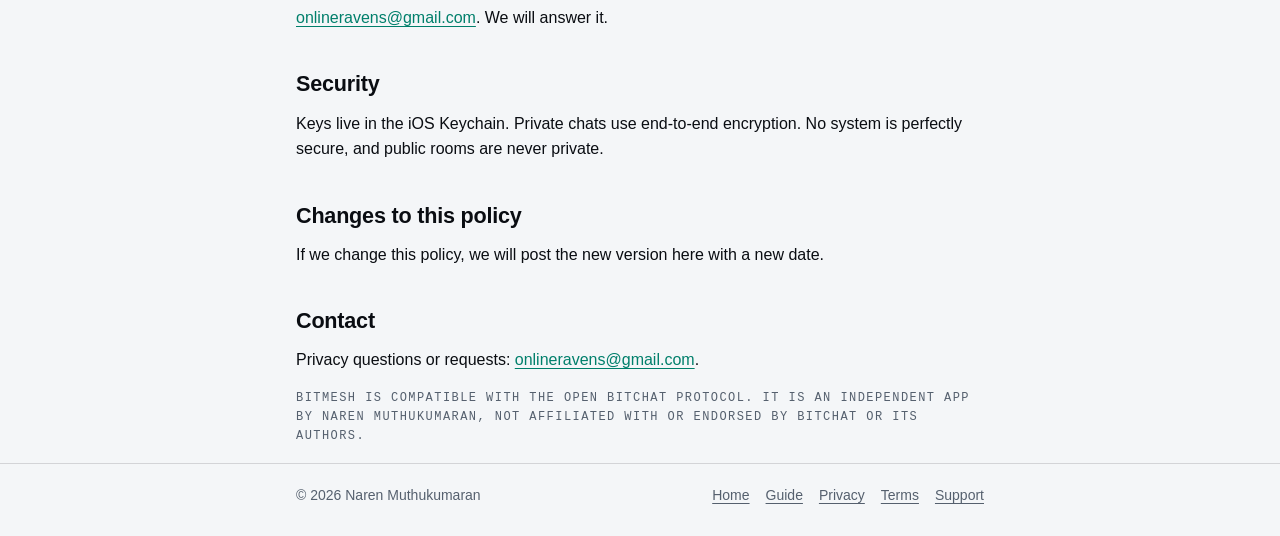
==== commit db12e861: "Add step-by-step guide with app screenshots; Guide link on every page Co-Authored-By: Claude Opus 5." ====
--- a/privacy.html
+++ b/privacy.html
@@ -24,6 +24,7 @@
     <nav aria-label="Main">
       <ul>
         <li><a href="index.html">Home</a></li>
+        <li><a href="guide.html">Guide</a></li>
         <li><a href="privacy.html" aria-current="page">Privacy</a></li>
         <li><a href="terms.html">Terms</a></li>
         <li><a href="support.html">Support</a></li>
@@ -148,6 +149,7 @@
     <span>&copy; 2026 Naren Muthukumaran</span>
     <ul>
       <li><a href="index.html">Home</a></li>
+        <li><a href="guide.html">Guide</a></li>
       <li><a href="privacy.html">Privacy</a></li>
       <li><a href="terms.html">Terms</a></li>
       <li><a href="support.html">Support</a></li>
